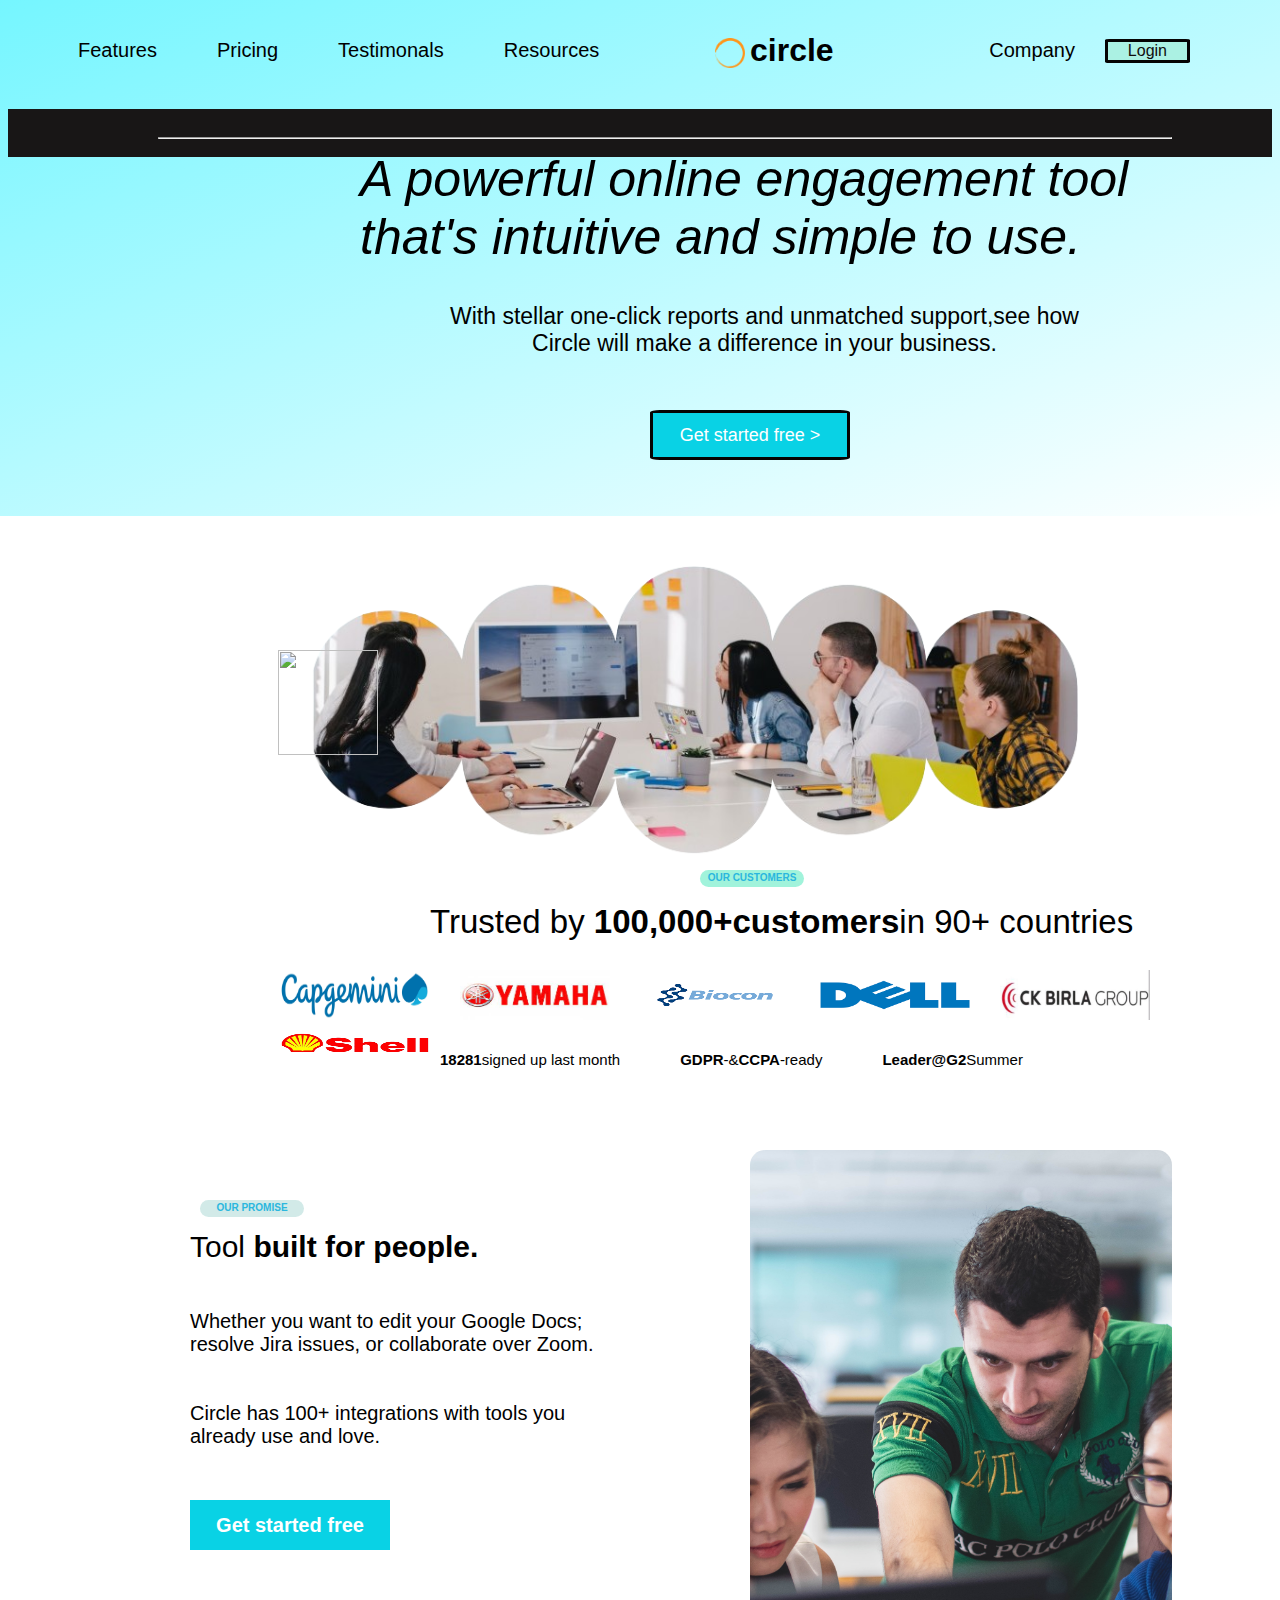
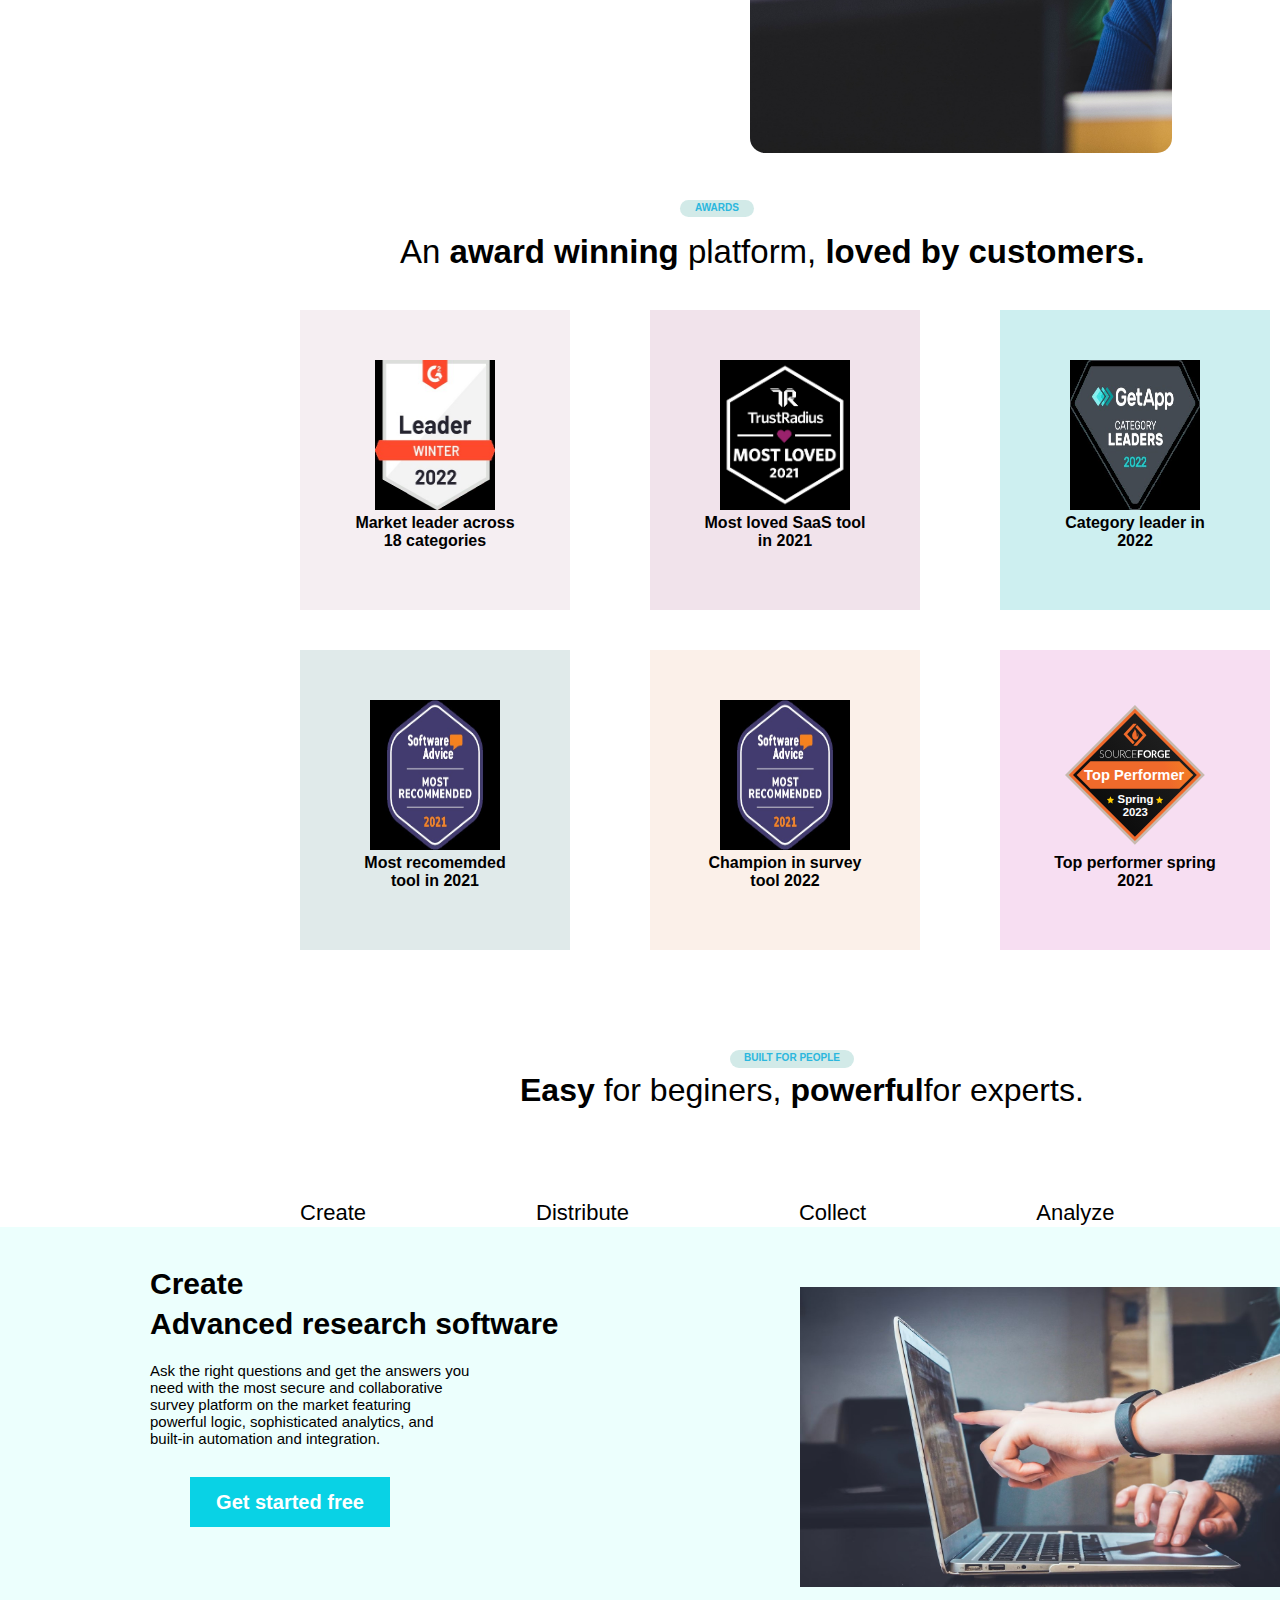
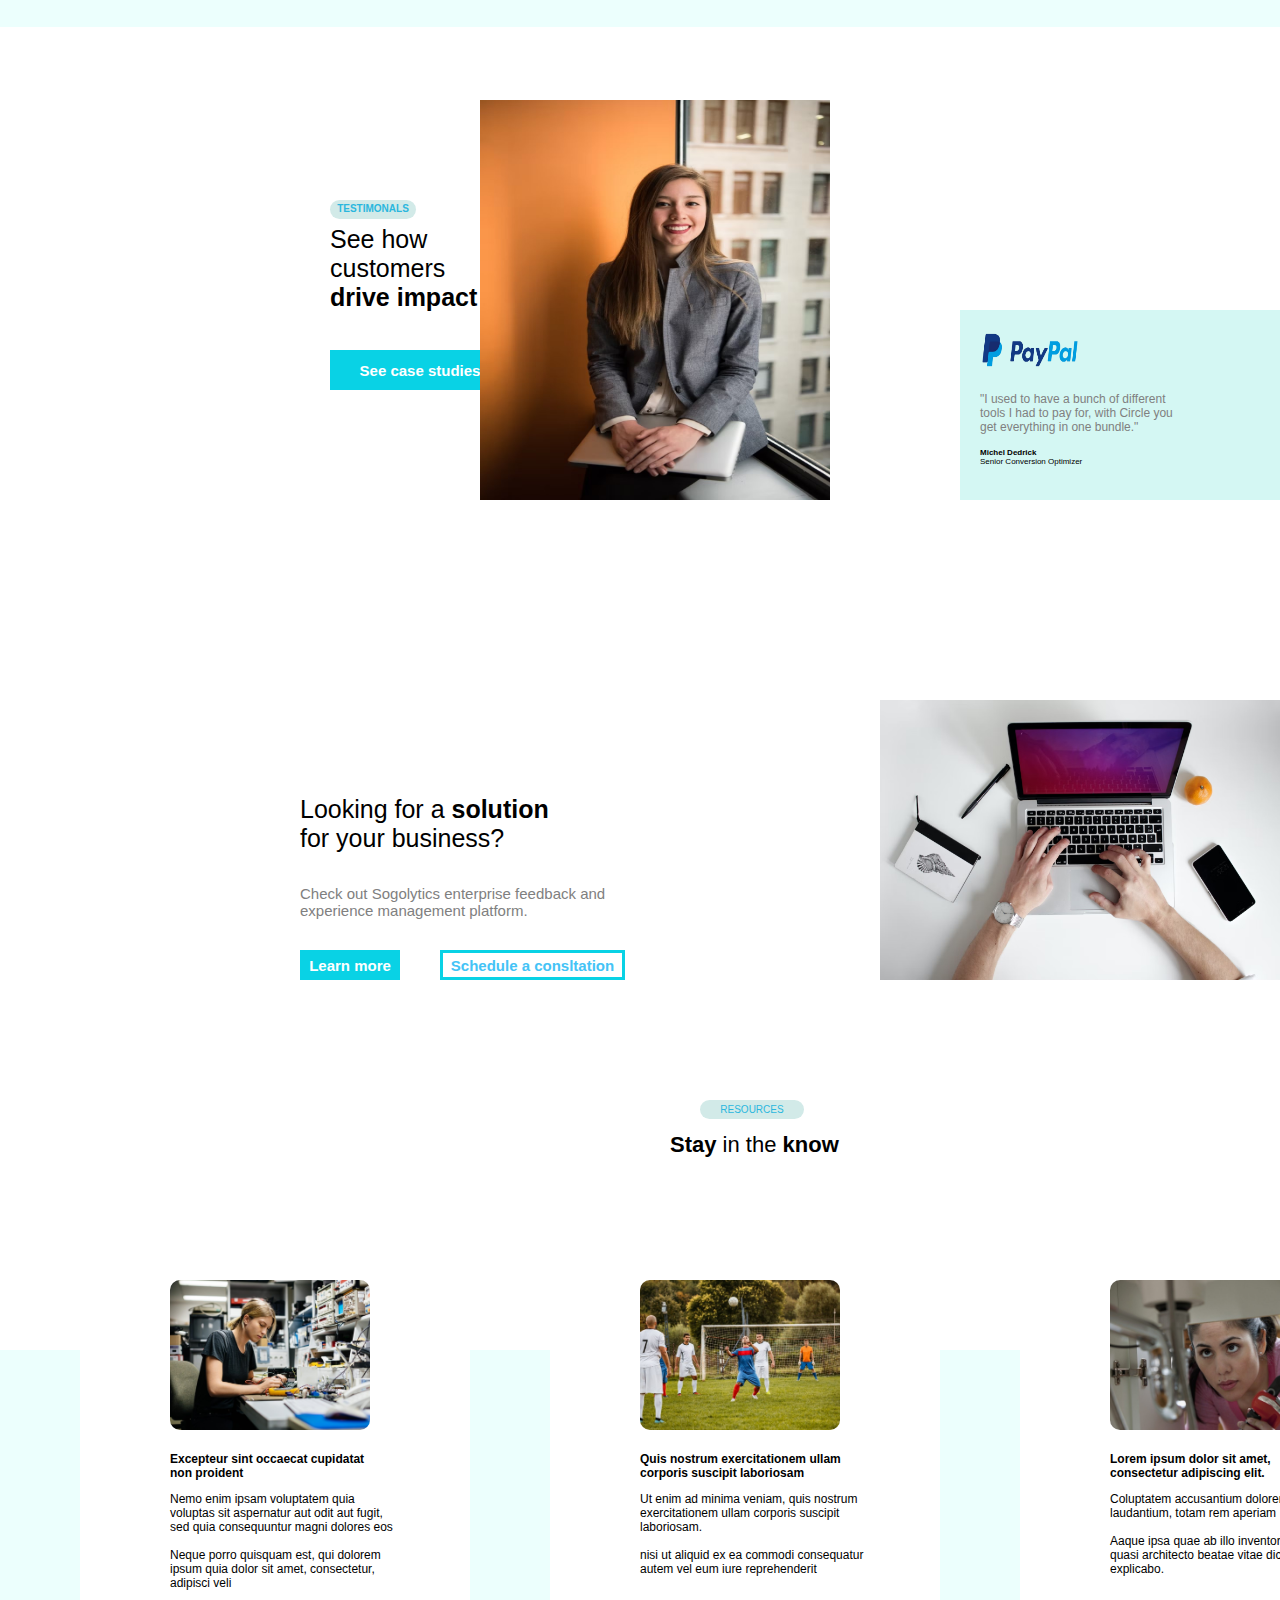
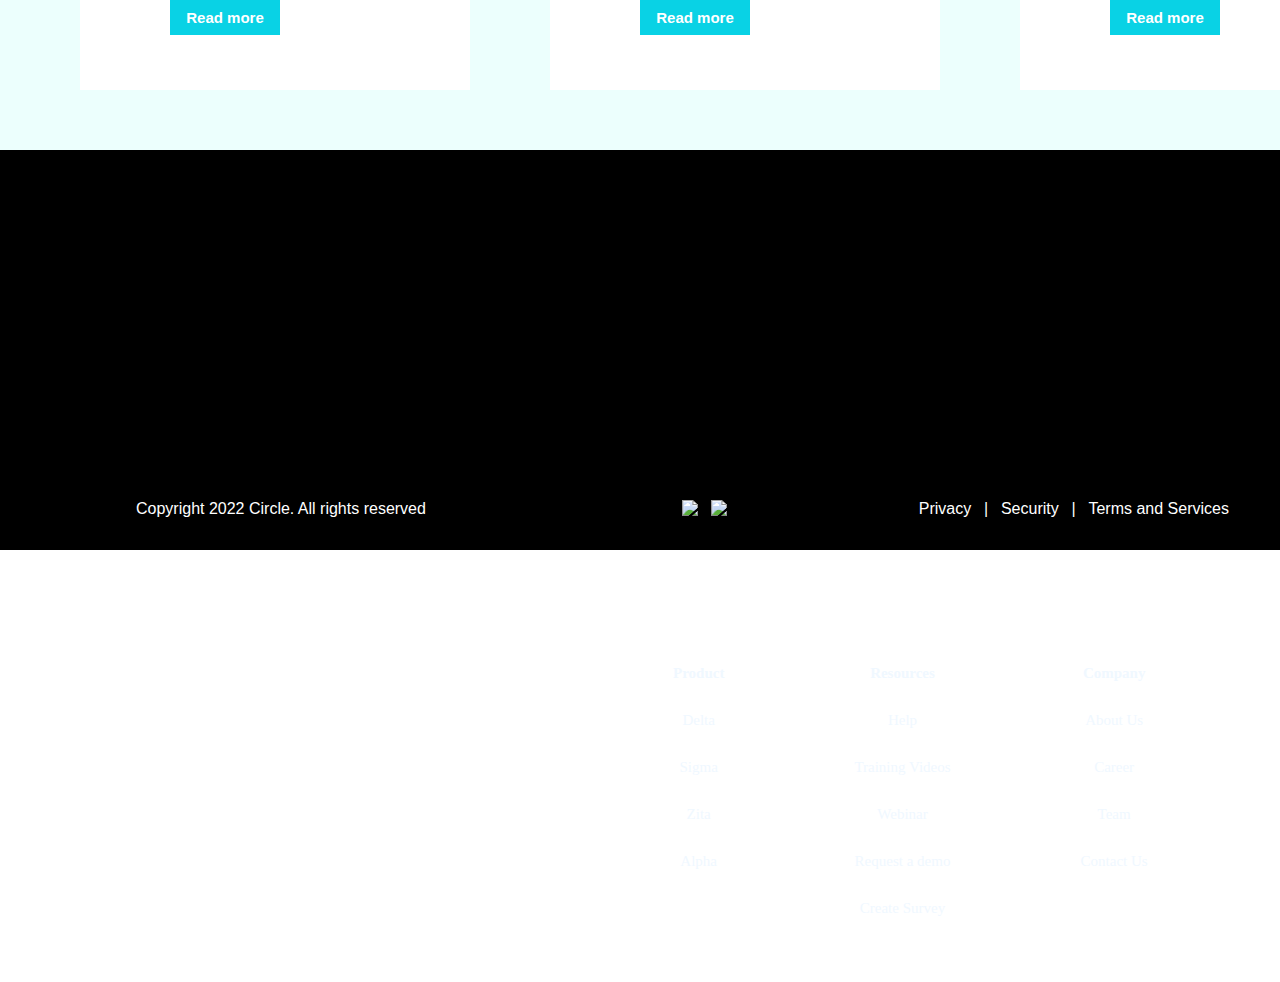
==== circle.html @ b73b4e98 "first commit" ====
<!DOCTYPE html>
<html lang="en">
<head>
    <meta charset="UTF-8">
    <meta name="viewport" content="width=device-width, initial-scale=1.0">
    <title>Your Website</title>
    <link rel="stylesheet" href="./circle.css">
</head>
<body>

    <header>
        <div class="header-content">
            <div class="fir">
                <ul>
                    <li>Features</li>
                    <li>Pricing</li>
                    <li>Testimonals</li>
                    <li>Resources</li>
                </ul>
            </div>
            <h1 >
                <img src="orange-1618917_640.webp" alt="loading" class="im">
                <b class="cir">circle</b>
            </h1>
            <div class="line">
                <ul>
                    <li>Company</li>
                    <li>Contact</li>
                    <button class="lbutton" type="button">Login</button>
                </ul>
            </div>
           
        </div>
    </header>
    <div>
        <p class="pow">
            A powerful online engagement tool <br>that's intuitive and simple to use. 
            <p>
                
            </div>
            
            <div>
                <p class="pow2">
                    With stellar one-click reports and unmatched support,see how<br>Circle will make a difference in your business.
                </p>
            </div>
            
            <button class="sbutton" type="button">Get started free ></button>
            <div class="cus">
                <h><b>OUR CUSTOMERS</b></h>
            </div>
            <div>
                <p class="ach">Trusted by <b>100,000+customers</b>in 90+ countries</p>
            </div>
            <div class="s4">
                <img src="Capgemini-Logo-1.webp" style="width:150px;height:50px;">
                <img src="yamaha.jpg" style="width:150px;height:50px;">
                <img src="bio.png" style="width:150px;height:50px;">
                <img src="dell.png" style="width:150px;height:50px;">
                <img src="ck.jpg" style="width:150px;height:50px;">
                <img src="shell.png" style="width:150px;height:50px;">
            </div>
            <div class="ACH">
                <ul>
                    <li><b>18281</b>signed up last month</li>
                    <li><b>GDPR</b>-&<b>CCPA</b>-ready</li>
                    <li><b>Leader@G2</b>Summer</li>
                    
                </ul>
            </div>
            <div class="container">
                <img src="./flower.png" class="image">
            </div>
            
            <div class="pro">
                
                <h><b>OUR PROMISE </b></h>
            </div>
            <div>
                
                <p class="tool"> Tool <b>built for people.</b> </p> 
                <p class="love">Whether you want to edit your Google Docs;<br> resolve Jira issues, or collaborate over Zoom.<br><br><br> Circle has 100+ integrations with tools you<br> already use and love. </p>
            </div>
    
            <button class="s1button" type="button"><b>Get started free </b></button>
            <img src="./meeting.jpg" class="image2">
            <div class="awards">
                <h><b>AWARDS </b></h>
            </div>
            <p class="win">An <b>award winning</b> platform, <b>loved by customers.</b></p>
            <div class="G1">
                <img src="./leader.jpg " style="width: 120px; height:150px;">
                <h><b>Market leader across<br>18 categories </b></h>
            </div>
            <div class="G2">
                <img src="./MS.jpg" style="width: 130px; height:150px;">
                <h><b>Most loved SaaS tool<br>in 2021 </b></h>
            </div>
            <div class="G3">
                <img src="./get.jpg" style="width: 130px; height:150px;">
                <h><b>Category leader in<br> 2022 </b></h>
            </div>
            <div class="G4">
                <img src="./SD.jpg" style="width: 130px; height:150px;">
                <h><b>Most recomemded <br>  tool in 2021 </b></h>
            </div>
            <div class="G5">
                <img src="./SD.jpg" style="width: 130px; height:150px;">
                <h><b>Champion in survey <br>  tool  2022 </b></h>
            </div>
            <div class="G6">
                <img src="./top-performer-spring2023.svg" style="width: 140px; height:150px;">
                <h><b>Top performer spring <br> 2021 </b></h>
            </div>
            <div class="built">
                <h><b>BUILT FOR PEOPLE </b></h>
            </div>
            <p class="exp"><b>Easy</b> for beginers,<b> powerful</b>for experts.</p>
            <div>
                <ul class="ul1">
                    <div class="ord">
                        <li>Create</li>
                        <li>Distribute</li>
                        <li>Collect</li>
                        <li>Analyze</li>
                    </div>
                    </ul>
            </div>
            <div class="G7">
                <div class="CR" >
                <p><b>Create</b></p>
                </div>
                <div class="CR1">
                    <p><b>Advanced research software</b></p>
                </div>
                <div class="CR2"style="font-size: 15px;">
                    <p>Ask the right questions and get the answers you<br>
                        need with the most secure and collaborative <br>
                        survey platform on the market featuring<br> 
                        powerful logic, sophisticated analytics, and <br>
                        built-in automation and integration.</p>
                </div>
            
                <div class="mon">
                    <img src="./laptop point.jpg" style="height: 300px; width: 500px;">
                </div>
                <button class="s2button" type="button"><b>Get started free </b></button>
            </div>
            <div>
                <div class="TS">
                <h><b>TESTIMONALS </b></h>
                </div>
                <p class="TS1" style="font-size: 25px;">See how <br> customers<br> <b>drive impact</b></p>
                <button class="s3button" type="button"><b>See case studies </b></button>
                
            </div>
            <div class="sis">
                <img src="./sister.jpg" style="height: 400px; width: 350px;">

            </div>
            <div class="G8">
                <div>
                    <p class="Quote" style="font-size: 12px; color: gray;">"I used to have a bunch of different<br> 
                        tools I had to pay for, with Circle you<br>
                        get everything in one bundle."</p>
                <div>
                    <p class="ARTH" style="font-size: 8px;"><b>Michel Dedrick</b><br> Senior Conversion Optimizer</p>
                </div>
                    </div>
                    <img class="pay" src="paypal.png" style="height: 40px; width: 100px;">
            </div>
            <div >
                <img class="LW" src="./lap work.png" style="height: 280px; width: 400px;">
                <div class="sol" style="font-size: 25px;">
                    <p>Looking for a <b>solution</b> <br>for your business?</p>
                </div>
                <div class="sol1" style="font-size: 15px; color: gray;">
                    <p>Check out Sogolytics enterprise feedback and<br>experience management platform.</p>
                </div>
                <button class="s4button" type="button"><b>Learn more </b></button>
                <button class="s5button" type="button"><b>Schedule a consltation</b></button>

            </div>
            <div class="RES"><p>RESOURCES</p>
               

            </div>
            <p class="RES1" style="font-size: 22px;"><b>Stay</b> in the <b>know</b></p>
            <div class="PB"></div>
        
            <div class="G9">
                <img class="cupidatat" src="./cupidatat.jpg" style="height: 150px; width: 200px;">
                <p class="GR1"><b>Excepteur sint occaecat cupidatat <br>non proident</b></p>
                <p class="GR2">Nemo enim ipsam voluptatem quia<br>
                    voluptas sit aspernatur aut odit aut fugit,<br> 
                    sed quia consequuntur magni dolores eos<br><br>
                    Neque porro quisquam est, qui dolorem <br>
                    ipsum quia dolor sit amet, consectetur, <br>
                    adipisci veli</p>
                    <button class="s6button" type="button"><b>Read more </b></button>
                
            </div>
            <div class="G10">
                <img class="FB" src="./football.jpg" style="height: 150px; width: 200px;">
                <p class="GR3"><b>Quis nostrum exercitationem ullam<br>corporis suscipit laboriosam</b></p>
                <p class="GR4">Ut enim ad minima veniam, quis nostrum <br>
                    exercitationem ullam corporis suscipit <br>
                    laboriosam.<br><br>
                    nisi ut aliquid ex ea commodi consequatur <br>
                    autem vel eum iure reprehenderit</p>
                    <button class="s7button" type="button"><b>Read more </b></button>
                
            </div>
            <div class="G11">
                <img class="work" src="./think.jpg" style="height: 150px; width: 200px;">
                <p class="GR5"><b>Lorem ipsum dolor sit amet,<br>consectetur adipiscing elit.</b></p>
                <p class="GR6">Coluptatem accusantium doloremque <br>
                    laudantium, totam rem aperiam<br><br>
                    Aaque ipsa quae ab illo inventore veritatis et <br>
                    quasi architecto beatae vitae dicta sunt <br>
                    explicabo.</p>
                    <button class="s8button" type="button"><b>Read more </b></button>
                
            </div>
            <div class="BB"></div>
            <div class="last">
                <div style="width: 50%;"><div style="text-align: center;"><img class="unionseclast" src="images/san.png"></div>
                </div>
                <div class="lasst">
                  <div class="lastrig">
                    <div class="coll">
                      <div class="pad"><b>Product</b></div>
                      <div class="pad">Delta</div>
                      <div class="pad">Sigma</div>
                      <div class="pad">Zita</div>
                      <div class="pad">Alpha</div>
                    </div>
                  </div>
                  <div class="lastrig">
                    <div class="coll">
                      <div class="pad"><b>Resources</b></div>
                      <div class="pad">Help</div>
                      <div class="pad">Training Videos</div>
                      <div class="pad">Webinar</div>
                      <div class="pad">Request a demo</div>
                      <div class="pad">Create Survey </div>
                    </div>
                  </div>
                  <div class="lastrig">
                    <div class="coll">
                      <div class="pad"><b>Company</b></div>
                      <div class="pad">About Us</div>
                      <div class="pad">Career</div>
                      <div class="pad">Team</div>
                      <div class="pad">Contact Us</div>
                    </div>
                  </div>
              </div>
              </div>
              <div style="background-color: rgb(24, 22, 22);">
                <div style="padding-top: 20px; padding-left: 150px;padding-right: 100px;">
                  <hr style="color:rgb(187, 171, 151);">
                </div>
              <div style="padding: 5px;"></div>
              </div>
              <div class="final">
                <div class="finalline"> </div>
                <div class="finalline" style="padding-left: 10%;color: white;">Copyright 2022 Circle. All rights reserved</div>
                <div class="finalline" style="padding-left: 20%;"><img src="images/linkedin.png"></div>
                <div class="finalline" style="padding-left: 1%;"><img src="images/twitter.png"></div>
                <div class="finalline" style="padding-left: 15%;color: white;">Privacy </div>
                <div class="finalline" style="padding-left: 1%;color: white;">|</div>
                <div class="finalline" style="padding-left: 1%;color: white;"> Security</div>
                <div class="finalline" style="padding-left: 1%;color: white;">|</div>
                <div class="finalline" style="padding-left: 1%;color: white;"> Terms and Services</div>
              </div>
              
              
              
              
            


            
        
        
            
            

            
            
        </body>
        </html>
---- circle.css ----
.lbutton {
    border: 3px solid rgb(5, 4, 4); /* Set border to 3px solid with blue color */
    /* line-height: 2.5; */
    padding: 0 20px;
    font-size: 1rem;
    text-align: center;
    color:#0f0c0c;
    border-radius: 5%;
    background-color:rgb(171, 241, 227);
    position: absolute;
    right: 90px;
}

        /* Add some basic styling for better presentation */
        body {
            font-family: Arial, sans-serif;
            background: linear-gradient(to bottom right,#00eeff8a,rgba(249, 241, 7, 0));
            background-repeat: no-repeat;
            height: 500px;
        }
        
        .header-content {
            display: flex;
            align-items: center;
        }
        .cir{
            position: absolute;
            font-family: 'Trebuchet MS', 'Lucida Sans Unicode', 'Lucida Grande', 'Lucida Sans', Arial, sans-serif;
            left: 750px;
            top: 32px;
        }
        .line ul  {
            list-style-type: none;
            
        }
        .line li {
            display: inline-block;
            margin: 0 20px;
            font-family: 'Trebuchet MS', 'Lucida Sans Unicode', 'Lucida Grande', 'Lucida Sans', Arial, sans-serif;
            font-size: 20px;
            position: relative;
            left: 300px;
        }
        .fir ul{
            list-style-type: none;
            display: flex;
            
        }
        .fir li {
            display: inline-block;
            margin: 0 20px;
            padding: 15px 10px;
            font-family: 'Trebuchet MS', 'Lucida Sans Unicode', 'Lucida Grande', 'Lucida Sans', Arial, sans-serif;
            font-size: 20px;
        }
        .im{
            height: 30px;
            width: 30px;
            position: absolute;
            left: 715px;
            top: 38px;
            
            
        }
        .bl{
            height: 300px;
            width: 900px;
        }
        .pow{
            position: absolute;
            left: 360px;
            top: 100px;
            font-size: 50px;
            font-style: oblique;
            font-family: Verdana, Geneva, Tahoma, sans-serif;
            

        }
        .pow2{
            text-align: center;
            position: absolute;
            top: 280px;
            font-size: 23px;
            left: 450px;
        }
        .sbutton {
            border: 3px solid rgb(5, 4, 4); 
            padding: 0 20px;
            font-size: 18px;
            text-align: center;
            color:white;
            border-radius: 5%;
            width: 200px;
            height: 50px;
            background-color:rgb(9, 210, 229);
            position: absolute;
            top: 410px;
            left: 650px;
        }
        .cus{
            text-align: center;
            position: absolute;
            font-style: bold;
            padding: 2px;
            width: 100px;
            height: 13px;
            border-radius: 10px;
            color:rgb(43, 183, 222);
            background-color: rgb(161, 243, 219);
            font-size: 10px;
            position: absolute;
            top: 870px;
            left: 700px;
            
        }
        .ach{
            font-size: 33px;
            position: absolute;
            top:870px;
            left:430px ;
            
        }
        .s4{
            display:flex;
            
            align-items: center;
            flex-direction: row;
            flex-wrap: wrap;
            position: absolute;
            top:970px;
            left: 280px;
        }
        .s4 img{
            margin-right: 30px;
        }
        .ACH ul{
            
            display: flex;
            
        }
        .ACH li {
            display: inline-block;
           
            margin: 0 20px;
            padding: 15px 10px;
            font-size: 15px;
    
        }
        .ACH{
            position: absolute;
            top: 1020px;
            left: 370px;
        }
        
        
        .image {
            width: 60%;
            height: 80%;
            object-fit: contain;  
            position: absolute;
            top: 350px;
            left: 310px;

        }
        .pro{
            text-align: center;
            position: absolute;
            font-style: bold;
            padding: 2px;
            width: 100px;
            height: 13px;
            border-radius: 10px;
            color:rgb(43, 183, 222);
            background-color: rgb(210, 234, 232);
            font-size: 10px;
            position: absolute;
            top: 1200px;
            left: 200px;
        }
        .tool{
            position: absolute;
            font-size: 30px;
            left:190px ;
            top: 1200px;
        }
        .love{
            position: absolute;
            left:190px ;
            top: 1290px;
            font-size: 20px;
        }
        .s1button {
            font-size: 20px;
            text-align: center;
            color: white;
            border: none;
            border-radius: 0%;
            width: 200px;
            height: 50px;
            background-color: rgb(9, 210, 229);
            position: absolute;
            top: 1500px;
            left: 190px;
        }
        .image2 {
            width: 33%;
            height: 67%;
            border-radius: 15px;
            object-fit: cover;  
            position: absolute;
            top: 1150px;
            left: 750px;

        }
        .awards{
            text-align: center;
            position: absolute;
            font-style: bold;
            padding: 2px;
            width: 70px;
            height: 13px;
            border-radius: 10px;
            color:rgb(43, 183, 222);
            background-color: rgb(210, 234, 232);
            font-size: 10px;
            position: absolute;
            top: 1800px;
            left: 680px;
        }
        .win{
            font-size: 33px;
            position: absolute;
            top: 1800px;
            left: 400px;
        }
        .G1{
            text-align: center;
            position: absolute;
            top: 1680px;
            font-size: medium;
            left: 50px;
            position: absolute;
            font-style: bold;
            padding: 50px;
            width: 170px;
            height: 200px;
            color:black;
            background-color: rgb(245, 238, 242);
            position: absolute;
            top: 1910px;
            left: 300px;
            
        }
        .G2{
            text-align: center;
            position: absolute;
            top: 1680px;
            font-size: medium;
            left: 50px;
            position: absolute;
            font-style: bold;
            padding: 50px;
            width: 170px;
            height: 200px;
            color:black;
            background-color: rgb(241, 227, 235);
            position: absolute;
            top: 1910px;
            left: 650px;
            
        }
        .G3{
            text-align: center;
            position: absolute;
            top: 1680px;
            font-size: medium;
            left: 50px;
            position: absolute;
            font-style: bold;
            padding: 50px;
            width: 170px;
            height: 200px;
            color:black;
            background-color: rgb(205, 239, 240);
            position: absolute;
            top: 1910px;
            left: 1000px;
            
        }
        .G4{
            text-align: center;
            position: absolute;
            top: 1680px;
            font-size: medium;
            left: 50px;
            position: absolute;
            font-style: bold;
            padding: 50px;
            width: 170px;
            height: 200px;
            color:black;
            background-color: rgb(224, 234, 234);
            position: absolute;
            top: 2250px;
            left: 300px;
            
        }
        .G5{
            text-align: center;
            position: absolute;
            top: 1680px;
            font-size: medium;
            left: 50px;
            position: absolute;
            font-style: bold;
            padding: 50px;
            width: 170px;
            height: 200px;
            color:black;
            background-color: rgb(251, 240, 233);
            position: absolute;
            top: 2250px;
            left: 650px;
            
        }
        .G6{
            text-align: center;
            position: absolute;
            top: 1680px;
            font-size: medium;
            left: 50px;
            position: absolute;
            font-style: bold;
            padding: 50px;
            width: 170px;
            height: 200px;
            color:black;
            background-color: rgb(247, 222, 242);
            position: absolute;
            top: 2250px;
            left: 1000px;
            
        }
        .built{
            text-align: center;
            position: absolute;
            font-style: bold;
            padding: 2px;
            width: 120px;
            height: 14px;
            border-radius: 10px;
            color:rgb(43, 183, 222);
            background-color: rgb(210, 234, 232);
            font-size: 10px;
            position: absolute;
            top: 2650px;
            left: 730px;
        }
        .exp{
            position: absolute;
            font-size: 32px;
            top: 2640px;
            left: 520px;
            
        }
        .ord {
            list-style: none; 
            padding: 0;
            display: flex;
            justify-content: space-between;
            position: absolute;
            top: 2800px;
            left: 200px;
            font-size: 22px;
        }

        li {
            display: inline-block;
            cursor: pointer; 
            position: relative;
            transition: color 0.3s; 
            margin-left: 100px;
            margin-right: 70px;
        }

        li:hover {
            color: #1ac9f5;
        }

        li:hover::after {
            content: "";
            position: absolute;
            bottom: 0;
            left: 0;
            width: 100%;
            height: 5px;
            background-color: #1ac9f5; 
            
        }
        .G7{
            font-size: 30px;
            left: 50px;
            position: absolute;
            font-style: bold;
            padding: 150px;
            width: 1170px;
            height: 100px;
            color:black;
            background-color: rgb(236, 255, 253);
            top: 2827px;
            left: 0%;
        }
        .CR{
            
            display: flex;
            flex-direction: column;
            position: absolute;
            top: 10px;

            
        }
        .CR1{
            position: absolute;
            top: 50px;
        }
        .CR2{
            position: absolute;
            top: 120px;
        }
        .mon{
            position: absolute;
            top: 60px;
            left: 800px;
        }
        .s2button {
            font-size: 20px;
            text-align: center;
            color: white;
            border: none;
            border-radius: 0%;
            width: 200px;
            height: 50px;
            background-color: rgb(9, 210, 229);
            position: absolute;
            top: 250px;
            left: 190px;
        }
        .TS{
            justify-content: center;
            align-items: center;
            text-align: center;
            padding: 3px;
            width: 80px;
            height: 13px;
            border-radius: 10px;
            color:rgb(43, 183, 222);
            background-color: rgb(210, 234, 232);
            font-size: 10px;
            position: absolute;
            top: 3400px;
            left: 330px;
        }
        .TS1{
            position: absolute;
            top: 3400px;
            left: 330px;

        }
        .s3button {
            font-size: 15px;
            text-align: center;
            color: white;
            border: none;
            border-radius: 0%;
            width: 180px;
            height: 40px;
            background-color: rgb(9, 210, 229);
            position: absolute;
            top: 3550px;
            left: 330px;
        }
        .sis{
            position: absolute;
            top: 3300px;
            right: 450px ;
        }
        .G8{
            font-size: 30px;
            left: 50px;
            position: absolute;
            font-style: bold;
            padding: 70px;
            width: 180px;
            height: 50px;
            color:black;
            background-color: rgb(212, 247, 243);
            position: absolute;
            top: 3510px;
            left: 960px;
        }
        .Quote{
            position: absolute;
            left: 20px;
           }
        .ARTH{
            position: absolute;
            top: 130px;
            left: 20px;
        }
        .pay{
            position: absolute;
            top: 20px;
            left: 20px;
        }
        .LW{
            position: absolute;
            top: 3900px;
            left: 880px;
        }
        .sol{
            position: absolute;
            top: 3970px;
            left: 300px;
        }
        .sol1{
            position: absolute;
            top: 4070px;
            left: 300px;
        }
        .s4button {
            font-size: 15px;
            text-align: center;
            color: white;
            border: none;
            border-radius: 0%;
            width: 100px;
            height: 30px;
            background-color: rgb(9, 210, 229);
            position: absolute;
            top: 4150px;
            left: 300px;
        }
        
            .s5button {
                font-size: 15px;
                text-align: center;
                background-color: white;
                color: rgb(68, 195, 246);
                border: 3px solid rgb(9, 210, 229);; /* Add or customize border properties */
                border-radius: 0%;
                width: 185px;
                height: 30px;
                position: absolute;
                top: 4150px;
                left: 440px;
            }
            .RES{
                    position: absolute;
                    top: 4300px;
                    left: 700px;
                    display: flex;
                    justify-content: center;
                    align-items: center;
                    text-align: center;
                    padding: 2px;
                    width: 100px;
                    height: 15px;
                    border-radius: 10px;
                    color: rgb(43, 183, 222);
                    background-color: rgb(210, 234, 232);
                    font-size: 10px;
            }
            .RES1{
                position: absolute;
                    top: 4310px;
                    left: 670px;

            }
            .PB{
                font-size: 30px;
                left: 50px;
                position: absolute;
                font-style: bold;
                padding: 150px;
                width: 1170px;
                height: 100px;
                color:black;
                background-color: rgb(236, 255, 253);
                top: 4550px;
                left: 0%;
            }
            
            
            .G9{
            text-align: left;
            font-size: 12px;
            padding: 120px;
            width: 150px;
            height: 200px;
            color:black;
            background-color: white;
            position: absolute;
            top: 4450px;
            left: 80px;
            }
            .GR1{
            position: absolute;
            top: 190px;
            left: 90px;
            }
            .cupidatat{
                position: absolute;
                top: 30px;
                border-radius: 10px;
                object-fit: cover; 
                position: absolute;
                left: 90px;
            }
            .GR2{
                position: absolute;
                top: 230px;
                left: 90px;
                font-size: 12px;
                }
                .s6button {
                    font-size: 15px;
                    text-align: center;
                    color: white;
                    border: none;
                    border-radius: 0%;
                    width: 110px;
                    height: 35px;
                    background-color: rgb(9, 210, 229);
                    position: absolute;
                    top: 350px;
                    left: 90px;
                }
                .cupidatat{
                    position: absolute;
                    top: 30px;
                    border-radius: 10px;
                    object-fit: cover; 
                }
                .G10{
                text-align: left;
                font-size: 12px;
                padding: 120px;
                width: 150px;
                height: 200px;
                color:black;
                background-color: white;
                position: absolute;
                top: 4450px;
                left: 550px;
                }
                .GR3{
                position: absolute;
                top: 190px;
                left: 90px;
                }
                .FB{
                    position: absolute;
                    
                    border-radius: 10px;
                    object-fit: cover; 
                    position: absolute;
                    left: 90px;
                    top: 30px;
                }
                .GR4{
                    position: absolute;
                    top: 230px;
                    left: 90px;
                    font-size: 12px;
                    }
                    .s7button {
                        font-size: 15px;
                        text-align: center;
                        color: white;
                        border: none;
                        border-radius: 0%;
                        width: 110px;
                        height: 35px;
                        background-color: rgb(9, 210, 229);
                        position: absolute;
                        top: 350px;
                        left: 90px;
                    }
                    .G11{
                        text-align: left;
                        font-size: 12px;
                        padding: 120px;
                        width: 150px;
                        height: 200px;
                        color:black;
                        background-color: white;
                        position: absolute;
                        top: 4450px;
                        left: 1020px;
                        }
                        .GR5{
                        position: absolute;
                        top: 190px;
                        left: 90px;
                        }
                        .work{
                            position: absolute;
                            
                            border-radius: 10px;
                            object-fit: cover; 
                            position: absolute;
                            left: 90px;
                            top: 30px;
                        }
                        .GR6{
                            position: absolute;
                            top: 230px;
                            left: 90px;
                            font-size: 12px;
                            }
                            .s8button {
                                font-size: 15px;
                                text-align: center;
                                color: white;
                                border: none;
                                border-radius: 0%;
                                width: 110px;
                                height: 35px;
                                background-color: rgb(9, 210, 229);
                                position: absolute;
                                top: 350px;
                                left: 90px;
                            }
                            .BB{
                                font-size: 30px;
                                left: 50px;
                                position: absolute;
                                font-style: bold;
                                padding: 150px;
                                width: 1170px;
                                height: 100px;
                                color:black;
                                background-color: black;
                                top: 4950px;
                                left: 0%;
                            }
                        
                            .last{
                                        display: flex;
                                        flex-direction: row;
                                        height: 22rem;
                                        width: 100%;
                                        position: absolute;
                                        top: 500px;
                                    }
                                    .unionseclast{
                                        height: 105px;
                                        width: 100px;
                                        padding: 15px;
                                        padding-top: 150px;
                                        border-radius: 5%;
                                        text-align: center;
                                    }
                                    .lasst{
                                            display: flex;
                                            font-size: 15px;
                                            flex-direction: row;
                                            position: absolute;
                                            top: 4900px;
                                            left: 600px;
                                        
                                    }
                                    .coll{
                                        display: flex;
                                        flex-direction: column;
                                    }
                                    .pad{
                                        padding: 15px;
                                    }
                                    .lastrig{
                                        display: flex;
                                        flex-direction: row;
                                        padding: 50px;
                                        text-align: center;
                                        font-family: 'Segoe UI';
                                        color: aliceblue;
                                    }
                                    .final{
                                            display: flex;
                                            flex-direction: row;
                                            height: 5rem;
                                            width: 100%;
                                            position: absolute;
                                            top: 5300px;
                                        
                                    }
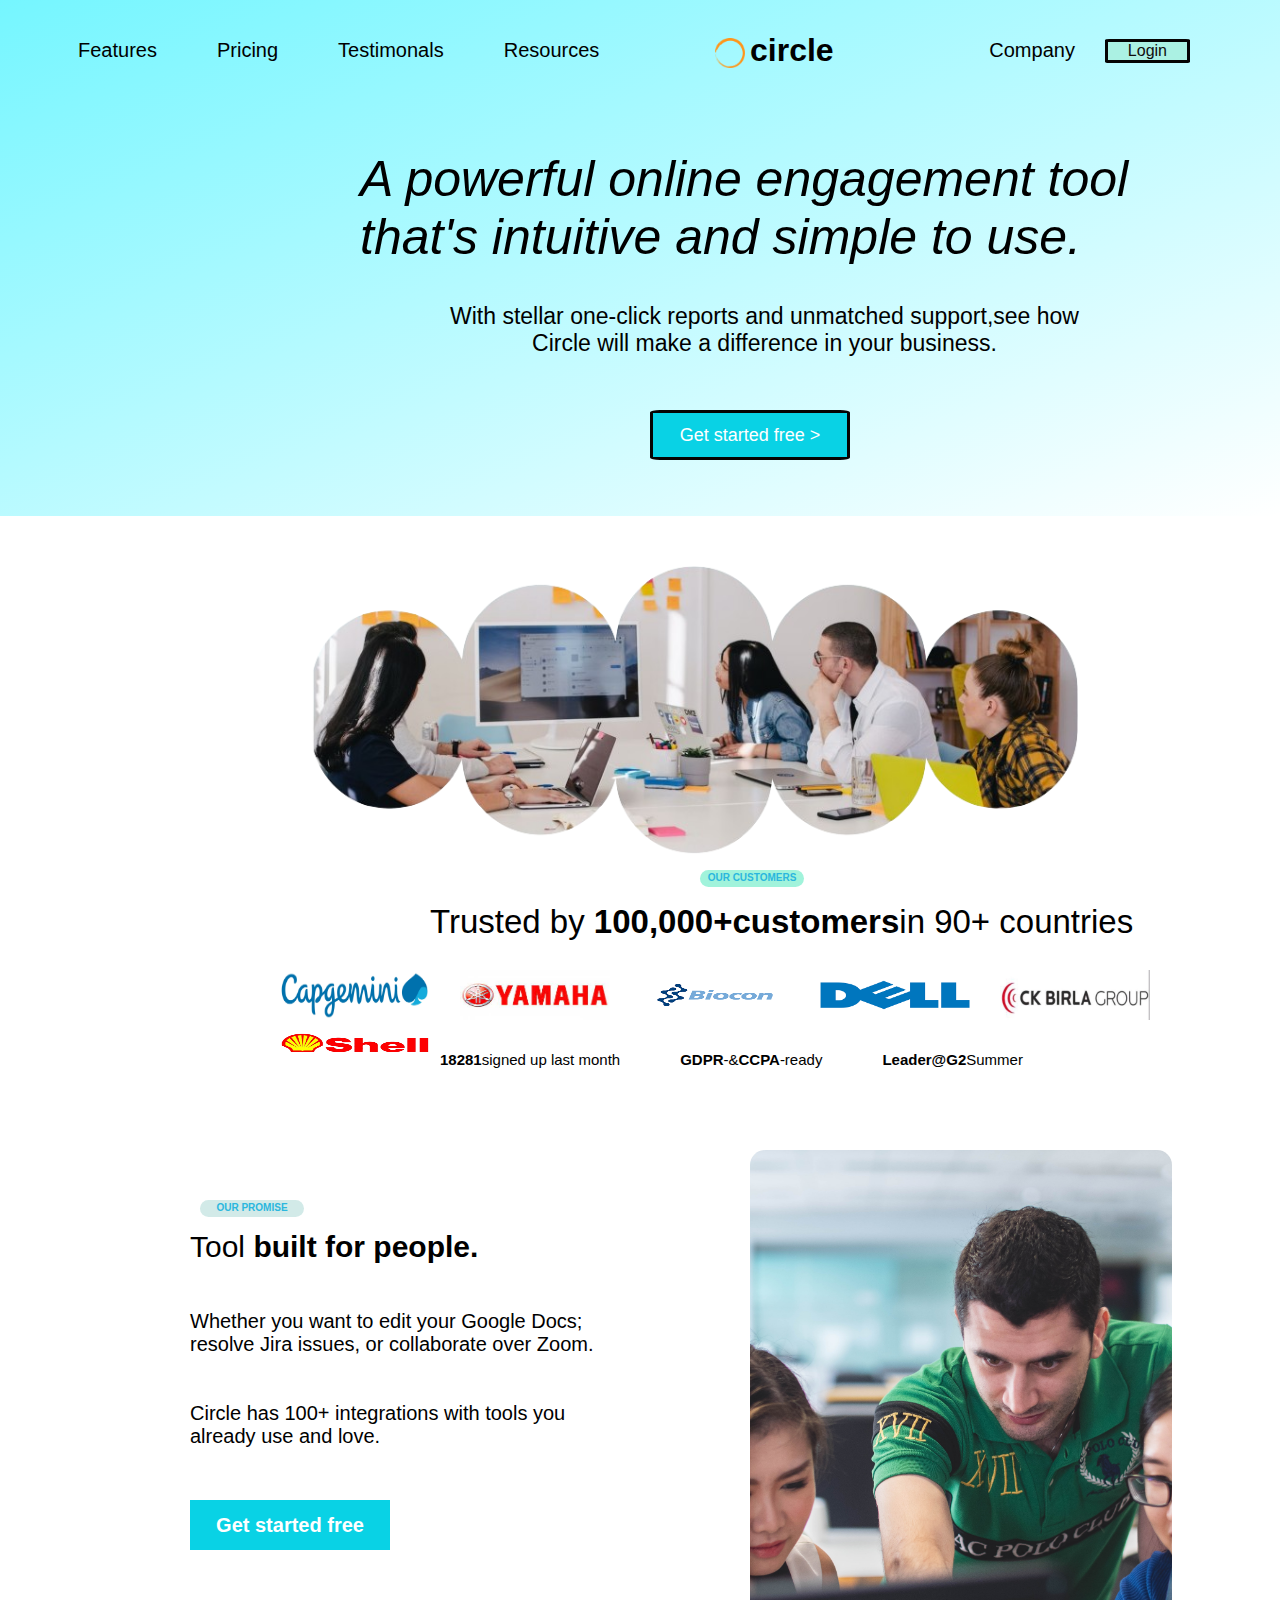
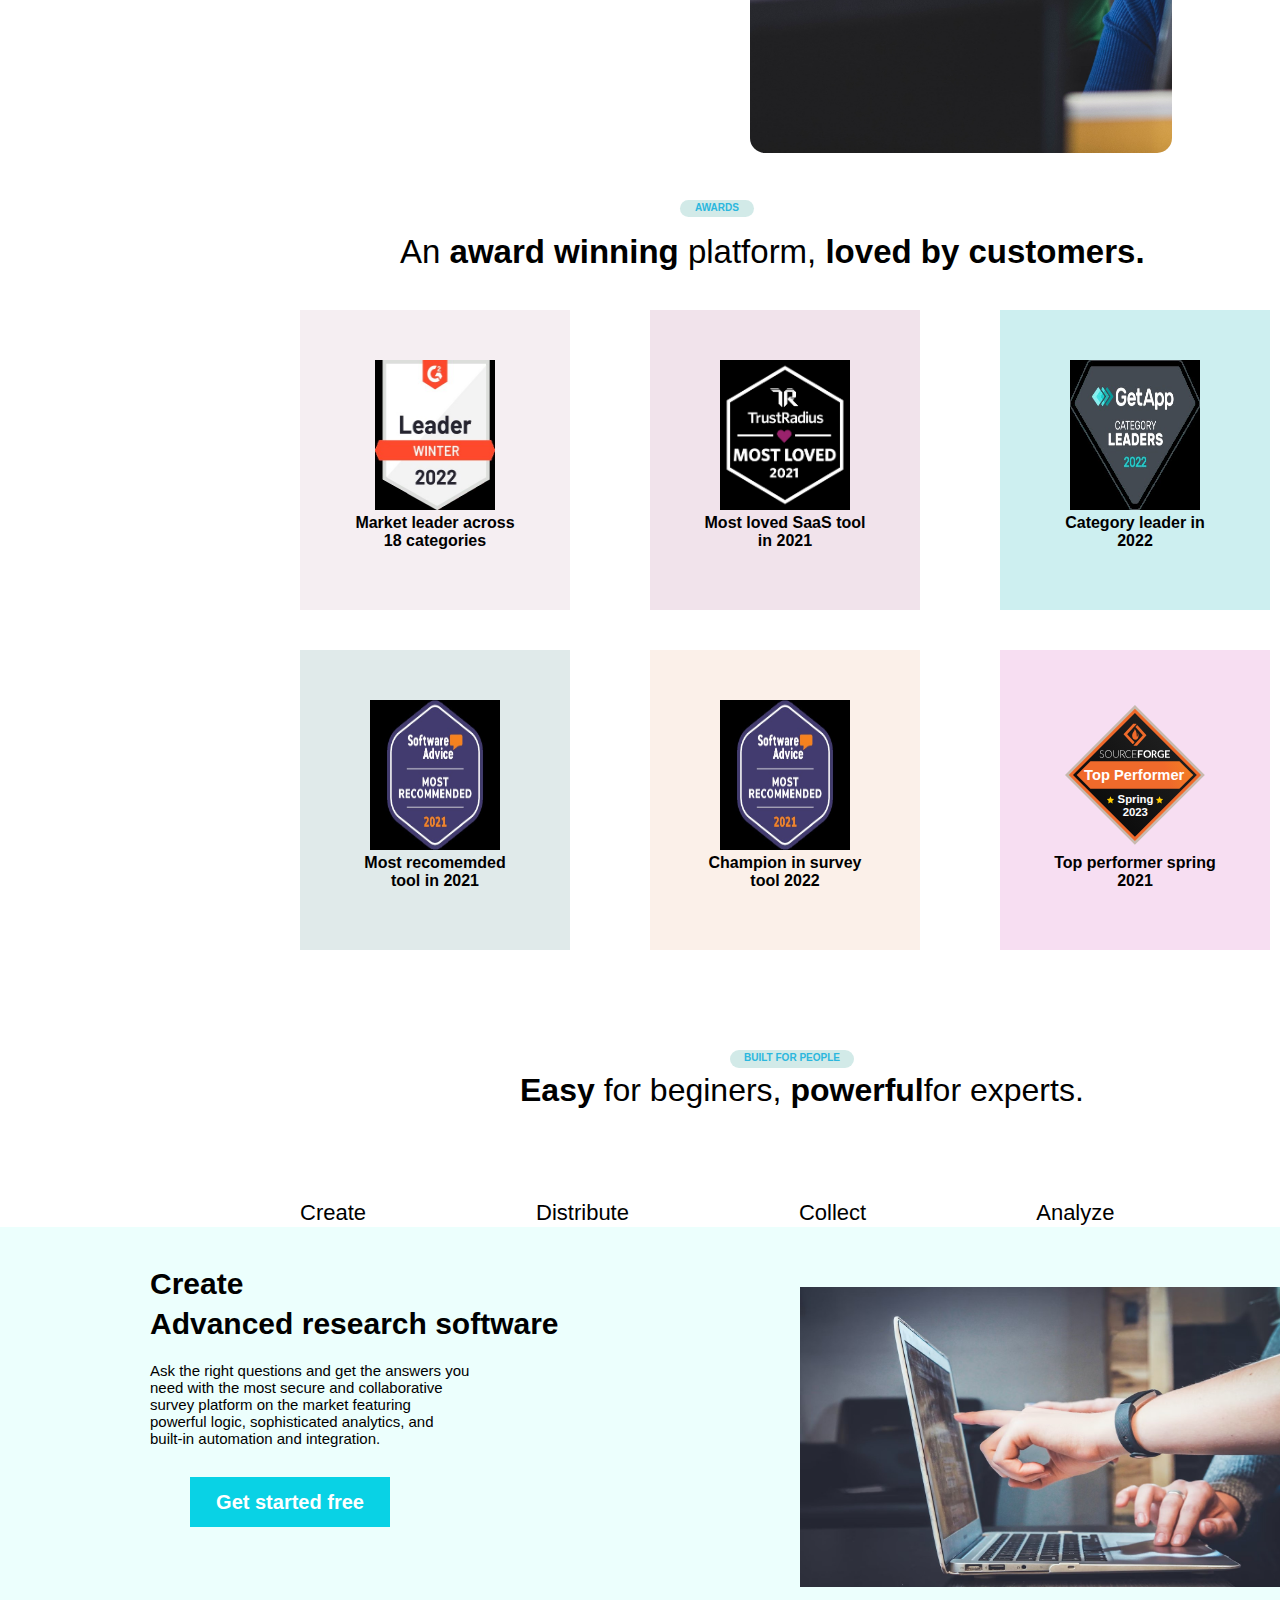
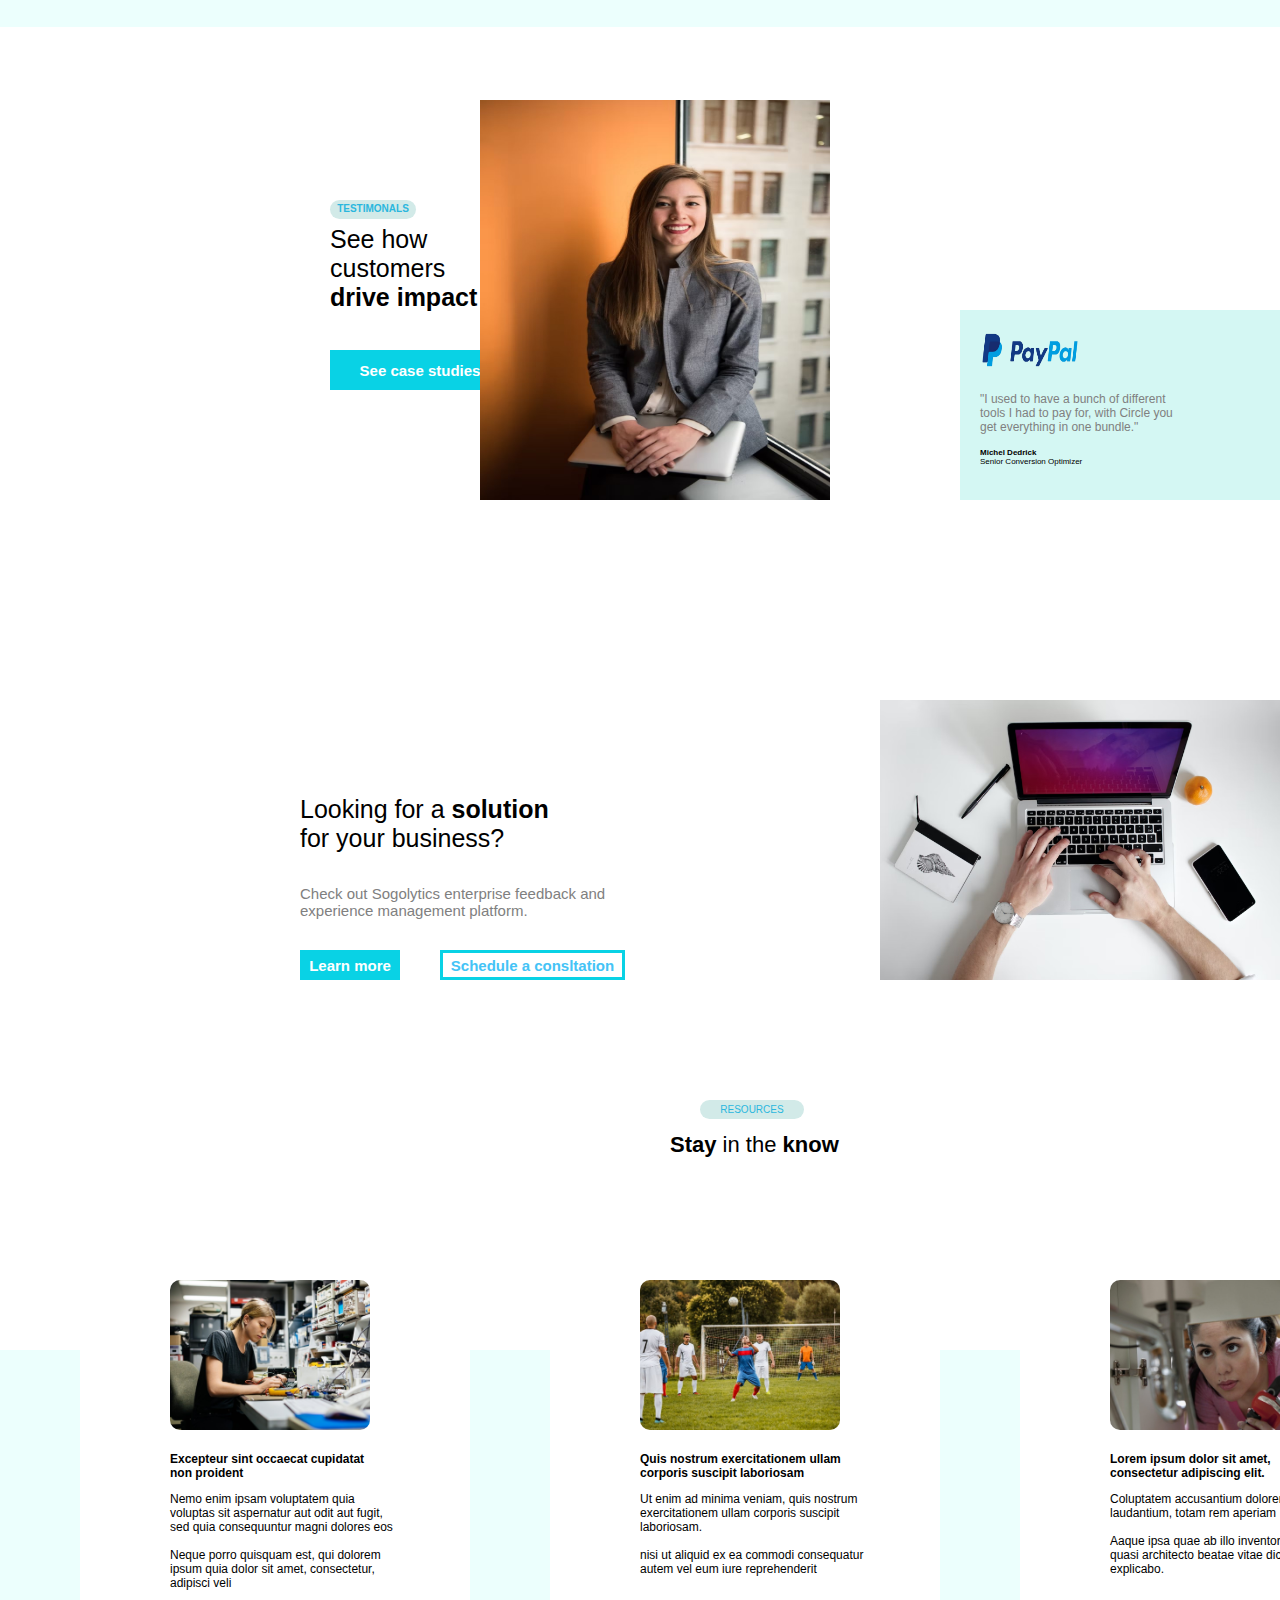
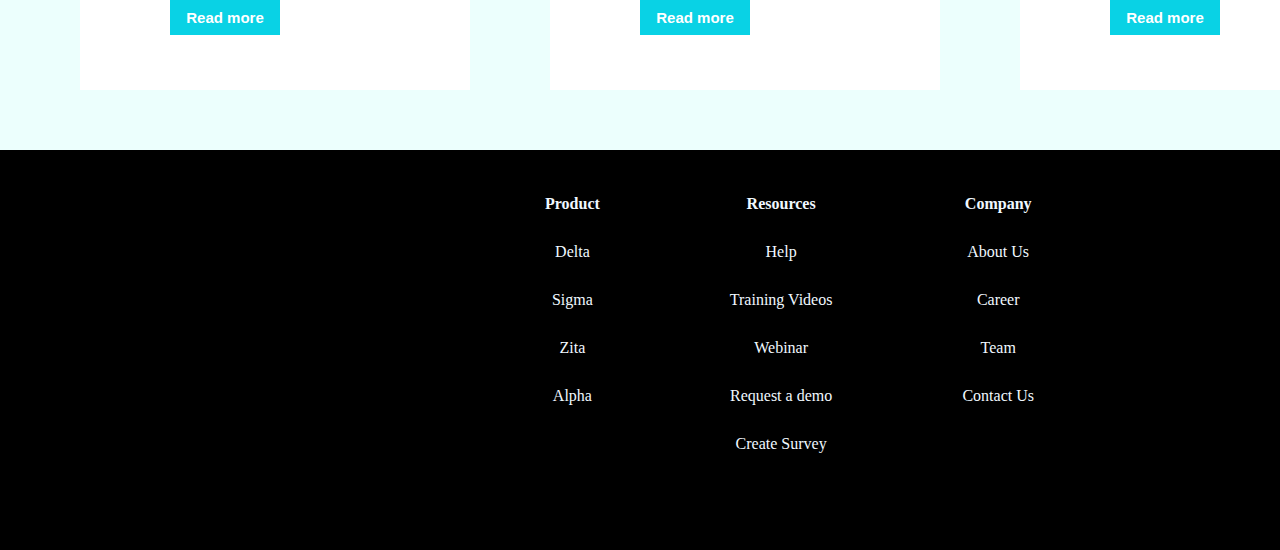
==== commit 13e5d307: "first commit" ====
--- a/circle.html
+++ b/circle.html
@@ -224,57 +224,50 @@
                 
             </div>
             <div class="BB"></div>
-            <div class="last">
-                <div style="width: 50%;"><div style="text-align: center;"><img class="unionseclast" src="images/san.png"></div>
-                </div>
-                <div class="lasst">
-                  <div class="lastrig">
-                    <div class="coll">
-                      <div class="pad"><b>Product</b></div>
-                      <div class="pad">Delta</div>
-                      <div class="pad">Sigma</div>
-                      <div class="pad">Zita</div>
-                      <div class="pad">Alpha</div>
-                    </div>
-                  </div>
-                  <div class="lastrig">
-                    <div class="coll">
-                      <div class="pad"><b>Resources</b></div>
-                      <div class="pad">Help</div>
-                      <div class="pad">Training Videos</div>
-                      <div class="pad">Webinar</div>
-                      <div class="pad">Request a demo</div>
-                      <div class="pad">Create Survey </div>
-                    </div>
-                  </div>
-                  <div class="lastrig">
-                    <div class="coll">
-                      <div class="pad"><b>Company</b></div>
-                      <div class="pad">About Us</div>
-                      <div class="pad">Career</div>
-                      <div class="pad">Team</div>
-                      <div class="pad">Contact Us</div>
-                    </div>
-                  </div>
+           </div>
+           <div class="lasst">
+            <div class="lastrig">
+              <div class="coll">
+                <div class="pad"><b>Product</b></div>
+                <div class="pad">Delta</div>
+                <div class="pad">Sigma</div>
+                <div class="pad">Zita</div>
+                <div class="pad">Alpha</div>
               </div>
+            </div>
+            <div class="lastrig">
+              <div class="coll">
+                <div class="pad"><b>Resources</b></div>
+                <div class="pad">Help</div>
+                <div class="pad">Training Videos</div>
+                <div class="pad">Webinar</div>
+                <div class="pad">Request a demo</div>
+                <div class="pad">Create Survey </div>
               </div>
-              <div style="background-color: rgb(24, 22, 22);">
-                <div style="padding-top: 20px; padding-left: 150px;padding-right: 100px;">
-                  <hr style="color:rgb(187, 171, 151);">
-                </div>
-              <div style="padding: 5px;"></div>
+            </div>
+            <div class="lastrig">
+              <div class="coll">
+                <div class="pad"><b>Company</b></div>
+                <div class="pad">About Us</div>
+                <div class="pad">Career</div>
+                <div class="pad">Team</div>
+                <div class="pad">Contact Us</div>
               </div>
-              <div class="final">
-                <div class="finalline"> </div>
-                <div class="finalline" style="padding-left: 10%;color: white;">Copyright 2022 Circle. All rights reserved</div>
-                <div class="finalline" style="padding-left: 20%;"><img src="images/linkedin.png"></div>
-                <div class="finalline" style="padding-left: 1%;"><img src="images/twitter.png"></div>
-                <div class="finalline" style="padding-left: 15%;color: white;">Privacy </div>
-                <div class="finalline" style="padding-left: 1%;color: white;">|</div>
-                <div class="finalline" style="padding-left: 1%;color: white;"> Security</div>
-                <div class="finalline" style="padding-left: 1%;color: white;">|</div>
-                <div class="finalline" style="padding-left: 1%;color: white;"> Terms and Services</div>
-              </div>
+            </div>
+        </div>
+        </div>
+        <!-- <div class="final">
+            <div class="finalline"> </div>
+            <div class="finalline" style="padding-left: 10%;color: white;">Copyright 2022 Circle. All rights reserved</div>
+            <div class="finalline" style="padding-left: 20%;"><img src="images/linkedin.png"></div>
+            <div class="finalline" style="padding-left: 1%;"><img src="images/twitter.png"></div>
+            <div class="finalline" style="padding-left: 15%;color: white;">Privacy </div>
+            <div class="finalline" style="padding-left: 1%;color: white;">|</div>
+            <div class="finalline" style="padding-left: 1%;color: white;"> Security</div>
+            <div class="finalline" style="padding-left: 1%;color: white;">|</div>
+            <div class="finalline" style="padding-left: 1%;color: white;"> Terms and Services</div>
+          </div> -->
+                
               
               
               
--- a/circle.css
+++ b/circle.css
@@ -744,56 +744,40 @@
                                 top: 4950px;
                                 left: 0%;
                             }
+                            .lasst{
+                                display: flex;
+                                flex-direction: row;
+                                position: absolute;
+                                top: 4930px;
+                                left: 480px;
+                            
+                            
+                        }
+                        .coll{
+                            display: flex;
+                            flex-direction: column;
+                        }
+                        .lastrig{
+                            display: flex;
+                            flex-direction: row;
+                            padding: 50px;
+                            text-align: center;
+                            font-family: 'Segoe UI';
+                            color: aliceblue;
+                        }
+                        .pad{
+                            padding: 15px;
+                        }
+                        /* .final{
+                            display: flex;
+                            flex-direction: row;
+                            height: 5rem;
+                            width: 100%;
+                            top: 300px;
                         
-                            .last{
-                                        display: flex;
-                                        flex-direction: row;
-                                        height: 22rem;
-                                        width: 100%;
-                                        position: absolute;
-                                        top: 500px;
-                                    }
-                                    .unionseclast{
-                                        height: 105px;
-                                        width: 100px;
-                                        padding: 15px;
-                                        padding-top: 150px;
-                                        border-radius: 5%;
-                                        text-align: center;
-                                    }
-                                    .lasst{
-                                            display: flex;
-                                            font-size: 15px;
-                                            flex-direction: row;
-                                            position: absolute;
-                                            top: 4900px;
-                                            left: 600px;
-                                        
-                                    }
-                                    .coll{
-                                        display: flex;
-                                        flex-direction: column;
-                                    }
-                                    .pad{
-                                        padding: 15px;
-                                    }
-                                    .lastrig{
-                                        display: flex;
-                                        flex-direction: row;
-                                        padding: 50px;
-                                        text-align: center;
-                                        font-family: 'Segoe UI';
-                                        color: aliceblue;
-                                    }
-                                    .final{
-                                            display: flex;
-                                            flex-direction: row;
-                                            height: 5rem;
-                                            width: 100%;
-                                            position: absolute;
-                                            top: 5300px;
-                                        
-                                    }
+                    } */
+                        
+                             
                                                                 
                                                                 
                                                                 
